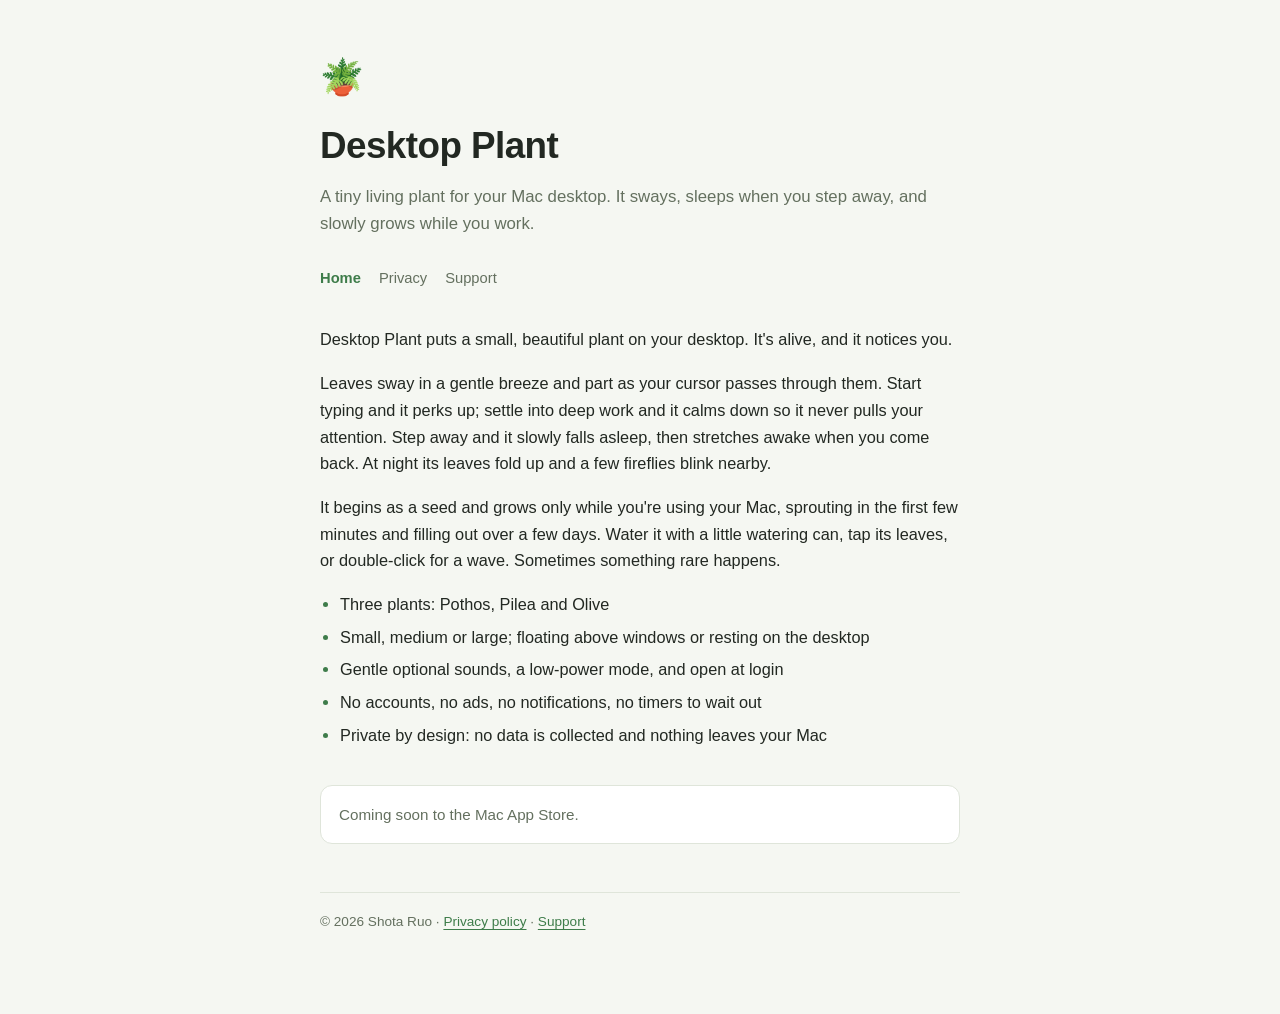
==== index.html @ 149db2f1 "Desktop Plant site: landing, privacy policy, support Co-Authored-By: Claude Fable 5 <noreply@anthrop" ====
<!DOCTYPE html>
<html lang="en">
<head>
<meta charset="utf-8">
<meta name="viewport" content="width=device-width, initial-scale=1">
<title>Desktop Plant</title>
<meta name="description" content="A tiny living plant for your Mac desktop. It sways, sleeps when you step away, and slowly grows while you work.">
<link rel="stylesheet" href="style.css">
</head>
<body>
<main>
  <div class="leaf" aria-hidden="true">🪴</div>
  <h1>Desktop Plant</h1>
  <p class="tagline">A tiny living plant for your Mac desktop. It sways, sleeps when you step away, and slowly grows while you work.</p>
  <nav>
    <a href="./" aria-current="page">Home</a>
    <a href="privacy.html">Privacy</a>
    <a href="support.html">Support</a>
  </nav>

  <p>Desktop Plant puts a small, beautiful plant on your desktop. It's alive, and it notices you.</p>
  <p>Leaves sway in a gentle breeze and part as your cursor passes through them. Start typing and it perks up; settle into deep work and it calms down so it never pulls your attention. Step away and it slowly falls asleep, then stretches awake when you come back. At night its leaves fold up and a few fireflies blink nearby.</p>
  <p>It begins as a seed and grows only while you're using your Mac, sprouting in the first few minutes and filling out over a few days. Water it with a little watering can, tap its leaves, or double-click for a wave. Sometimes something rare happens.</p>
  <ul>
    <li>Three plants: Pothos, Pilea and Olive</li>
    <li>Small, medium or large; floating above windows or resting on the desktop</li>
    <li>Gentle optional sounds, a low-power mode, and open at login</li>
    <li>No accounts, no ads, no notifications, no timers to wait out</li>
    <li>Private by design: no data is collected and nothing leaves your Mac</li>
  </ul>

  <div class="note">Coming soon to the Mac App Store.</div>

  <footer>© 2026 Shota Ruo · <a href="privacy.html">Privacy policy</a> · <a href="support.html">Support</a></footer>
</main>
</body>
</html>
---- style.css ----
:root {
  --paper: #F5F7F2;
  --ink: #222822;
  --muted: #64705F;
  --accent: #3E7C4A;
  --line: #DFE5DA;
  --card: #FFFFFF;
}
@media (prefers-color-scheme: dark) {
  :root {
    --paper: #141812;
    --ink: #E7ECE2;
    --muted: #9AA595;
    --accent: #8AC494;
    --line: #2A312A;
    --card: #1B211A;
  }
}
* { box-sizing: border-box; }
body {
  margin: 0;
  background: var(--paper);
  color: var(--ink);
  font: 400 1.02rem/1.65 -apple-system, BlinkMacSystemFont, "Segoe UI", Helvetica, Arial, sans-serif;
  padding: 48px 24px 80px;
}
main { max-width: 640px; margin: 0 auto; }
.leaf { font-size: 2.2rem; }
h1 {
  font-size: clamp(1.7rem, 5vw, 2.3rem);
  font-weight: 700;
  letter-spacing: -0.015em;
  margin: 10px 0 6px;
  text-wrap: balance;
}
.tagline { color: var(--muted); margin: 0 0 28px; font-size: 1.05rem; }
h2 { font-size: 1.15rem; margin: 34px 0 8px; }
p, li { color: var(--ink); }
ul { padding-left: 20px; }
li { margin: 6px 0; }
li::marker { color: var(--accent); }
strong { font-weight: 650; }
a { color: var(--accent); text-underline-offset: 3px; }
nav { display: flex; gap: 18px; margin-bottom: 36px; font-size: 0.92rem; }
nav a { color: var(--muted); text-decoration: none; }
nav a[aria-current="page"] { color: var(--accent); font-weight: 600; }
nav a:hover { color: var(--accent); }
.note {
  background: var(--card);
  border: 1px solid var(--line);
  border-radius: 12px;
  padding: 16px 18px;
  color: var(--muted);
  font-size: 0.95rem;
  margin-top: 36px;
}
footer { margin-top: 48px; color: var(--muted); font-size: 0.85rem; border-top: 1px solid var(--line); padding-top: 18px; }
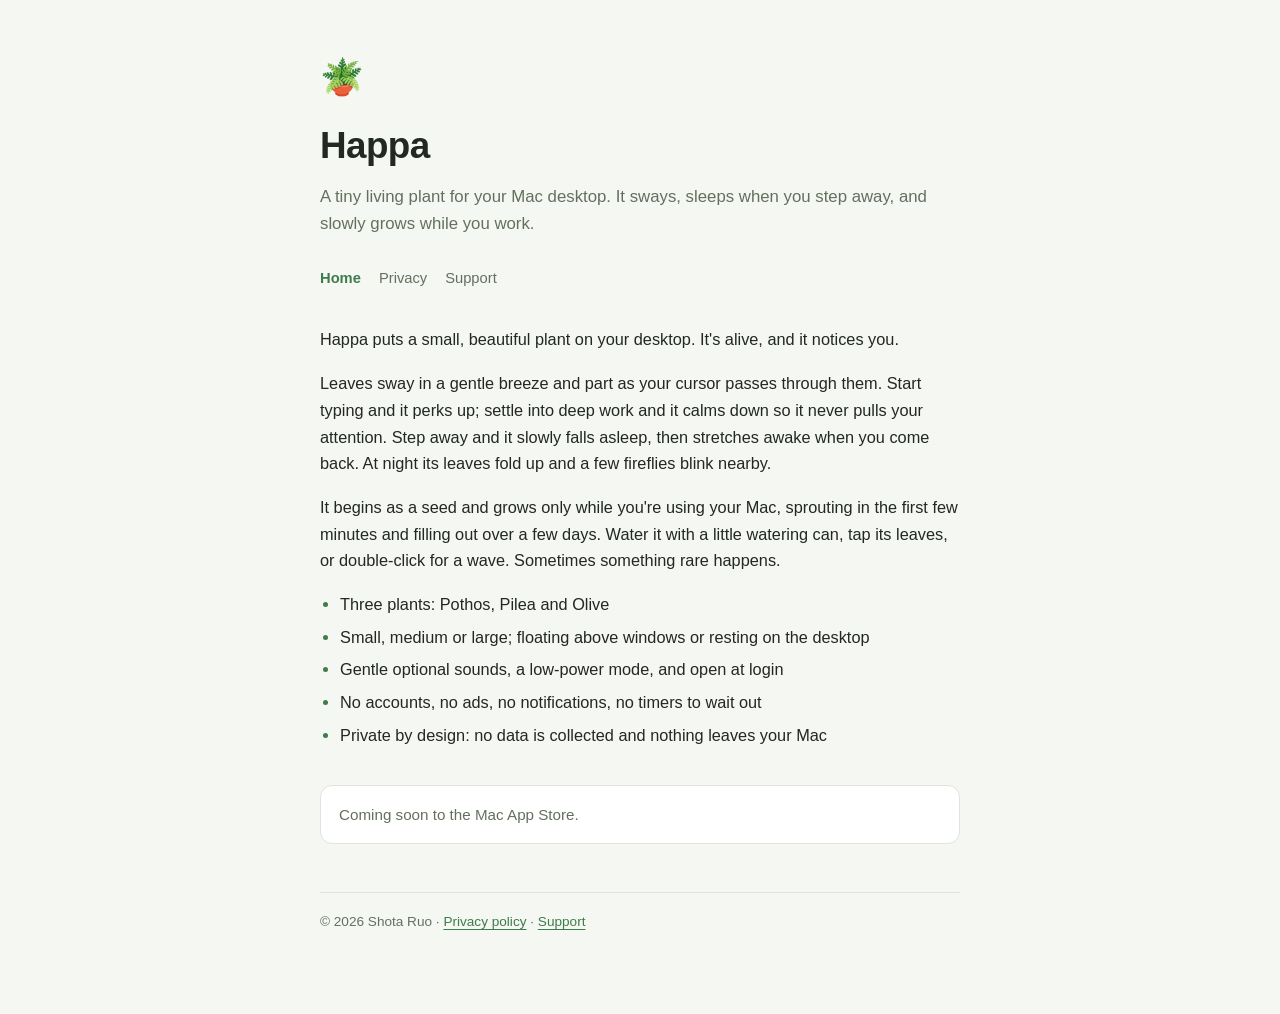
==== commit f388b778: "Rename to Happa Co-Authored-By: Claude Fable 5 <noreply@anthropic.com>" ====
--- a/index.html
+++ b/index.html
@@ -3,14 +3,14 @@
 <head>
 <meta charset="utf-8">
 <meta name="viewport" content="width=device-width, initial-scale=1">
-<title>Desktop Plant</title>
+<title>Happa — Desktop Plant</title>
 <meta name="description" content="A tiny living plant for your Mac desktop. It sways, sleeps when you step away, and slowly grows while you work.">
 <link rel="stylesheet" href="style.css">
 </head>
 <body>
 <main>
   <div class="leaf" aria-hidden="true">🪴</div>
-  <h1>Desktop Plant</h1>
+  <h1>Happa</h1>
   <p class="tagline">A tiny living plant for your Mac desktop. It sways, sleeps when you step away, and slowly grows while you work.</p>
   <nav>
     <a href="./" aria-current="page">Home</a>
@@ -18,7 +18,7 @@
     <a href="support.html">Support</a>
   </nav>
 
-  <p>Desktop Plant puts a small, beautiful plant on your desktop. It's alive, and it notices you.</p>
+  <p>Happa puts a small, beautiful plant on your desktop. It's alive, and it notices you.</p>
   <p>Leaves sway in a gentle breeze and part as your cursor passes through them. Start typing and it perks up; settle into deep work and it calms down so it never pulls your attention. Step away and it slowly falls asleep, then stretches awake when you come back. At night its leaves fold up and a few fireflies blink nearby.</p>
   <p>It begins as a seed and grows only while you're using your Mac, sprouting in the first few minutes and filling out over a few days. Water it with a little watering can, tap its leaves, or double-click for a wave. Sometimes something rare happens.</p>
   <ul>
